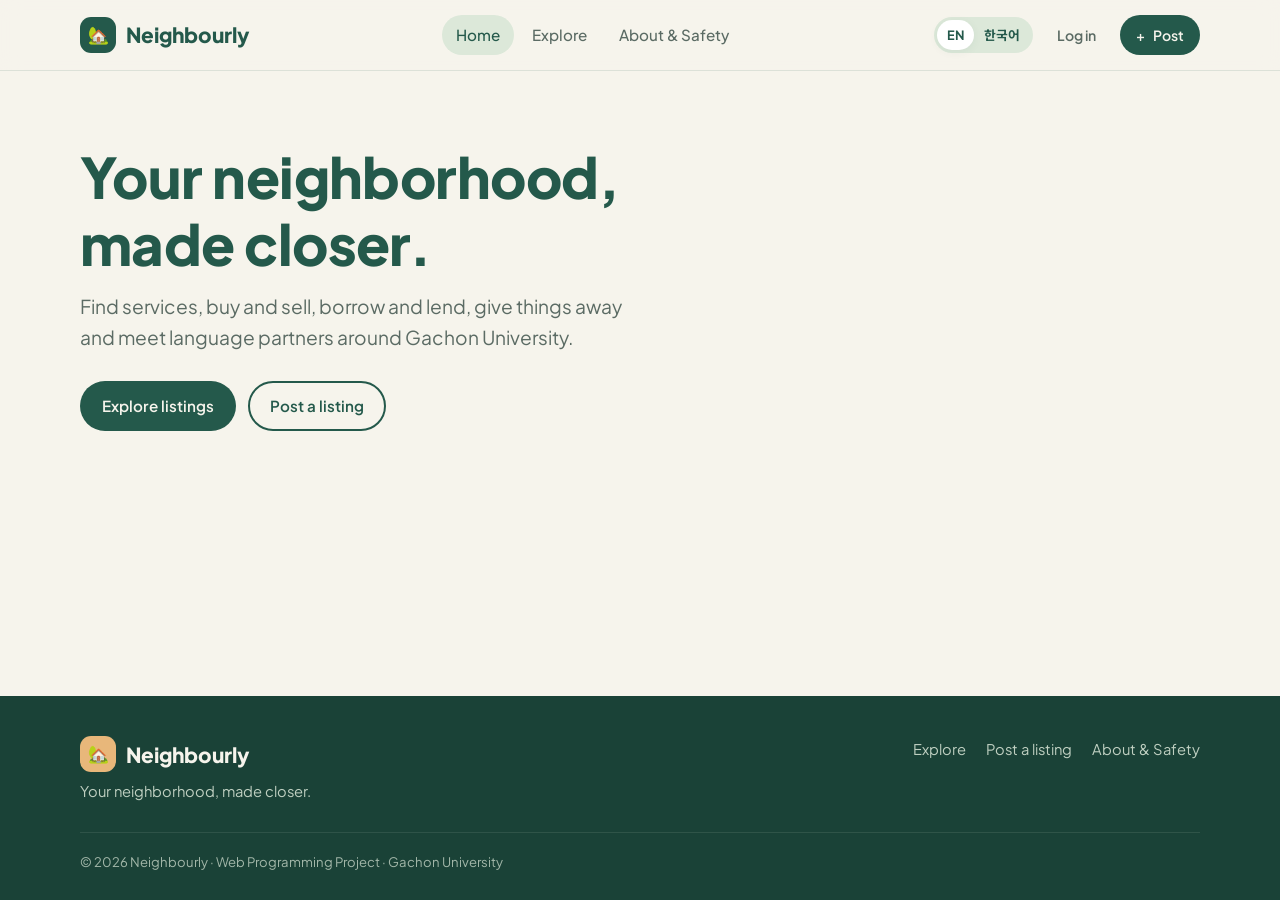
==== client/index.html @ 1eba64c8 "Add stylesheet and home page header, hero and footer" ====
<!DOCTYPE html>
<html lang="en">
<head>
  <meta charset="UTF-8">
  <meta name="viewport" content="width=device-width, initial-scale=1.0">
  <title>Neighbourly · Your neighborhood, made closer</title>

  <!-- Fonts from Google Fonts -->
  <link rel="preconnect" href="https://fonts.googleapis.com">
  <link rel="preconnect" href="https://fonts.gstatic.com" crossorigin>
  <link href="https://fonts.googleapis.com/css2?family=Plus+Jakarta+Sans:wght@400;500;600;700;800&family=Noto+Sans+KR:wght@400;500;700&display=swap" rel="stylesheet">

  <!-- Our shared stylesheet -->
  <link rel="stylesheet" href="css/style.css">
</head>
<body>

  <!-- ===== HEADER (same on every page) ===== -->
  <header class="site-header">
    <nav class="container nav">
      <a href="index.html" class="logo">
        <span class="logo-mark">🏡</span>Neighbourly
      </a>

      <ul class="nav-links" id="navLinks">
        <li><a href="index.html" class="active">Home</a></li>
        <li><a href="explore.html">Explore</a></li>
        <li><a href="about.html">About &amp; Safety</a></li>
      </ul>

      <div class="nav-actions">
        <div class="lang-switch">
          <button class="active">EN</button>
          <button>한국어</button>
        </div>
        <a href="login.html" class="btn btn-ghost btn-sm">Log in</a>
        <a href="post.html" class="btn btn-primary btn-sm">+ <span class="label">Post</span></a>
        <button class="menu-btn" id="menuBtn" aria-label="Open menu">☰</button>
      </div>
    </nav>
  </header>

  <!-- ===== MAIN CONTENT ===== -->
  <main>
    <section class="hero">
      <div class="container">
        <h1>Your neighborhood,<br>made closer.</h1>
        <p class="tagline">
          Find services, buy and sell, borrow and lend, give things away
          and meet language partners around Gachon University.
        </p>
        <div class="actions">
          <a href="explore.html" class="btn btn-primary">Explore listings</a>
          <a href="post.html" class="btn btn-outline">Post a listing</a>
        </div>
      </div>
    </section>
  </main>

  <!-- ===== FOOTER (same on every page) ===== -->
  <footer class="site-footer">
    <div class="container">
      <div class="footer-grid">
        <div>
          <a href="index.html" class="logo"><span class="logo-mark">🏡</span>Neighbourly</a>
          <p class="footer-tagline">Your neighborhood, made closer.</p>
        </div>
        <ul class="footer-links">
          <li><a href="explore.html">Explore</a></li>
          <li><a href="post.html">Post a listing</a></li>
          <li><a href="about.html">About &amp; Safety</a></li>
        </ul>
      </div>
      <p class="footer-bottom">© 2026 Neighbourly · Web Programming Project · Gachon University</p>
    </div>
  </footer>

</body>
</html>
---- client/css/style.css ----
/* =========================================================
   NEIGHBOURLY - MAIN STYLESHEET
   Every page uses this one file, so the whole site looks consistent.
   ========================================================= */

/* ---------- 1. Design tokens (our colours, sizes, shadows) ----------
   We save each value once as a "variable" and reuse it everywhere.
   To change a colour on the whole site, change it only here. */
:root {
  --forest: #24594B;       /* main brand green: buttons, headings */
  --forest-dark: #1A4237;  /* darker green: hover states, footer */
  --sage: #6D967A;         /* soft green: small labels */
  --pale: #DCE8D9;         /* very light green: backgrounds, chips */
  --cream: #F6F4EC;        /* page background */
  --beige: #E8B77A;        /* warm accent: highlights */
  --ink: #1F2A26;          /* main text colour */
  --muted: #5B6B64;        /* secondary text colour */
  --white: #FFFFFF;
  --border: rgba(36, 89, 75, 0.12);

  --radius: 18px;          /* rounded corners for cards */
  --radius-sm: 12px;       /* rounded corners for inputs, small items */
  --shadow: 0 8px 28px rgba(36, 89, 75, 0.10);
  --shadow-sm: 0 2px 10px rgba(36, 89, 75, 0.06);
}

/* ---------- 2. Base styles ---------- */
* { box-sizing: border-box; margin: 0; padding: 0; }

body {
  font-family: "Plus Jakarta Sans", "Noto Sans KR", system-ui, sans-serif;
  background: var(--cream);
  color: var(--ink);
  line-height: 1.6;
  min-height: 100vh;
  display: flex;
  flex-direction: column;     /* keeps the footer at the bottom */
}
main { flex: 1; }

a { color: inherit; text-decoration: none; }
img { max-width: 100%; display: block; }
button, input, select, textarea { font: inherit; }

h1, h2, h3 { color: var(--forest); line-height: 1.2; letter-spacing: -0.01em; }

/* ---------- 3. Layout helpers ---------- */
.container { max-width: 1160px; margin: 0 auto; padding: 0 20px; }
.section { padding: 64px 0; }

/* ---------- 4. Buttons ---------- */
.btn {
  display: inline-flex; align-items: center; justify-content: center; gap: 8px;
  padding: 11px 20px; border-radius: 999px; border: 2px solid transparent;
  font-weight: 600; font-size: 0.95rem; cursor: pointer;
  transition: background 0.2s, color 0.2s, transform 0.1s;
}
.btn:active { transform: scale(0.97); }

.btn-primary { background: var(--forest); color: var(--cream); }
.btn-primary:hover { background: var(--forest-dark); }

.btn-outline { background: transparent; color: var(--forest); border-color: var(--forest); }
.btn-outline:hover { background: var(--pale); }

.btn-ghost { background: transparent; color: var(--muted); }
.btn-ghost:hover { background: var(--pale); color: var(--forest); }

.btn-sm { padding: 7px 14px; font-size: 0.88rem; }

/* ---------- 5. Header and navigation ---------- */
.site-header {
  position: sticky; top: 0; z-index: 100;          /* stays at the top while scrolling */
  background: rgba(246, 244, 236, 0.92);
  backdrop-filter: blur(10px);
  border-bottom: 1px solid var(--border);
}
.nav { display: flex; align-items: center; justify-content: space-between; height: 70px; gap: 16px; }

.logo { display: flex; align-items: center; gap: 10px; font-weight: 800; font-size: 1.3rem; color: var(--forest); }
.logo-mark {
  width: 36px; height: 36px; border-radius: 11px; background: var(--forest);
  display: grid; place-items: center; font-size: 1.05rem;
}

.nav-links { display: flex; align-items: center; gap: 4px; list-style: none; }
.nav-links a {
  display: block; padding: 8px 14px; border-radius: 999px;
  font-weight: 500; font-size: 0.95rem; color: var(--muted);
  transition: background 0.2s, color 0.2s;
}
.nav-links a:hover, .nav-links a.active { background: var(--pale); color: var(--forest); }

.nav-actions { display: flex; align-items: center; gap: 8px; }

/* EN / 한국어 switch */
.lang-switch { display: flex; background: var(--pale); border-radius: 999px; padding: 3px; }
.lang-switch button {
  border: 0; background: transparent; cursor: pointer;
  padding: 5px 10px; border-radius: 999px; font-size: 0.8rem; font-weight: 700; color: var(--forest);
  white-space: nowrap;   /* never break "한국어" onto several lines */
}
.lang-switch button.active { background: var(--white); box-shadow: var(--shadow-sm); }

/* Hamburger button (only visible on small screens) */
.menu-btn {
  display: none; width: 42px; height: 42px; border: 0; border-radius: 10px;
  background: transparent; color: var(--forest); font-size: 1.4rem; cursor: pointer;
}
.menu-btn:hover { background: var(--pale); }

/* ---------- 6. Hero (top section of the home page) ---------- */
.hero { padding: 72px 0 56px; }
.hero h1 { font-size: clamp(2.3rem, 5vw, 3.5rem); font-weight: 800; }
.hero .tagline { font-size: 1.2rem; color: var(--muted); margin-top: 14px; max-width: 560px; }
.hero .actions { display: flex; gap: 12px; flex-wrap: wrap; margin-top: 28px; }

/* ---------- 7. Footer ---------- */
.site-footer { background: var(--forest-dark); color: var(--pale); padding: 40px 0 28px; margin-top: 40px; }
.footer-grid { display: flex; justify-content: space-between; gap: 32px; flex-wrap: wrap; }
.site-footer .logo { color: var(--cream); }
.site-footer .logo-mark { background: var(--beige); }
.footer-tagline { margin-top: 8px; font-size: 0.92rem; opacity: 0.85; }
.footer-links { display: flex; gap: 20px; flex-wrap: wrap; list-style: none; }
.footer-links a { font-size: 0.92rem; opacity: 0.85; }
.footer-links a:hover { opacity: 1; text-decoration: underline; }
.footer-bottom {
  margin-top: 28px; padding-top: 18px; border-top: 1px solid rgba(220, 232, 217, 0.15);
  font-size: 0.82rem; opacity: 0.7;
}

/* ---------- 8. Responsive: tablets and phones ---------- */
@media (max-width: 860px) {
  .menu-btn { display: block; }
  .nav-links {
    display: none;                              /* hidden until the hamburger is clicked */
    position: absolute; top: 70px; left: 0; right: 0;
    flex-direction: column; align-items: stretch;
    background: var(--cream); padding: 10px 16px 18px;
    border-bottom: 1px solid var(--border);
  }
  .nav-links.open { display: flex; }
  .nav-actions .btn-ghost { display: none; }   /* hide "Log in" to save space */
}

@media (max-width: 560px) {
  .container { padding: 0 16px; }
  .section { padding: 48px 0; }
  .hero { padding: 44px 0 36px; }
  .nav-actions .btn-primary .label { display: none; }  /* "+ Post" becomes just "+" */
  .nav-actions { gap: 4px; }
  .logo { font-size: 1.15rem; gap: 8px; }
  .logo-mark { width: 32px; height: 32px; }
  .lang-switch button { padding: 5px 8px; }
}

@media (max-width: 380px) {
  .site-header .logo-mark { display: none; }   /* very small phones: hide the house icon in the header */
}
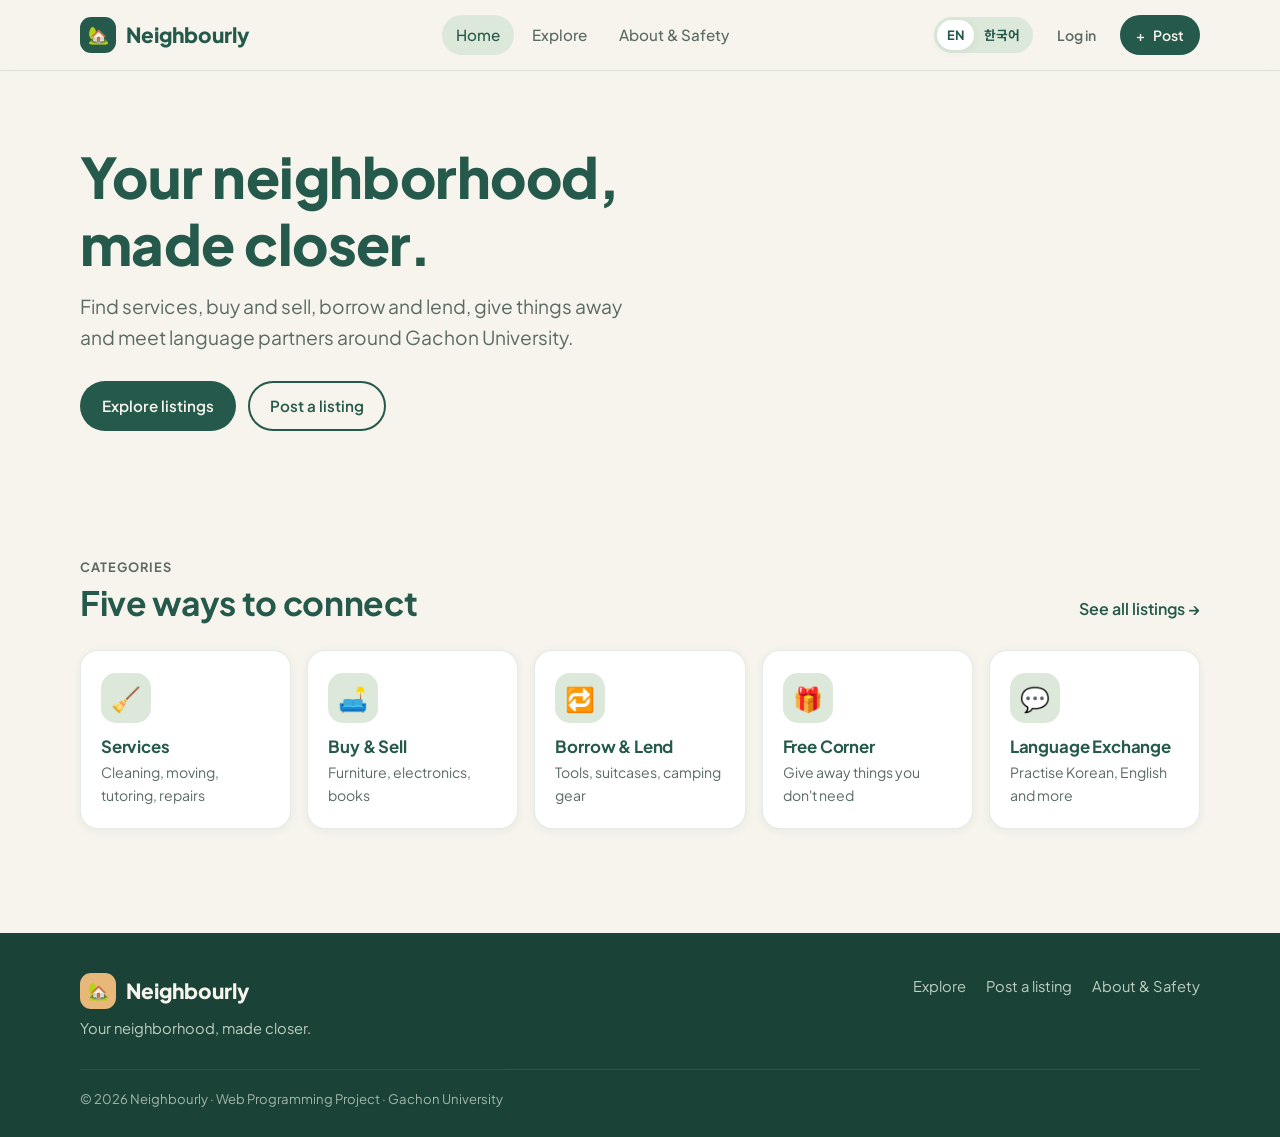
==== commit 2d9f18f5: "Add categories section to home page" ====
--- a/client/index.html
+++ b/client/index.html
@@ -55,6 +55,47 @@
         </div>
       </div>
     </section>
+   
+    <!-- ===== CATEGORIES ===== -->
+    <section class="section">
+      <div class="container">
+        <div class="section-head">
+          <div>
+            <p class="eyebrow">Categories</p>
+            <h2>Five ways to connect</h2>
+          </div>
+          <a href="explore.html" class="link-arrow">See all listings →</a>
+        </div>
+
+        <div class="category-grid">
+          <a href="explore.html?category=services" class="category-card">
+            <div class="category-icon">🧹</div>
+            <h3>Services</h3>
+            <p>Cleaning, moving, tutoring, repairs</p>
+          </a>
+          <a href="explore.html?category=buy-sell" class="category-card">
+            <div class="category-icon">🛋️</div>
+            <h3>Buy &amp; Sell</h3>
+            <p>Furniture, electronics, books</p>
+          </a>
+          <a href="explore.html?category=borrow-lend" class="category-card">
+            <div class="category-icon">🔁</div>
+            <h3>Borrow &amp; Lend</h3>
+            <p>Tools, suitcases, camping gear</p>
+          </a>
+          <a href="explore.html?category=free" class="category-card">
+            <div class="category-icon">🎁</div>
+            <h3>Free Corner</h3>
+            <p>Give away things you don't need</p>
+          </a>
+          <a href="explore.html?category=language" class="category-card">
+            <div class="category-icon">💬</div>
+            <h3>Language Exchange</h3>
+            <p>Practise Korean, English and more</p>
+          </a>
+        </div>
+      </div>
+    </section> 
   </main>
 
   <!-- ===== FOOTER (same on every page) ===== -->
--- a/client/css/style.css
+++ b/client/css/style.css
@@ -156,4 +156,36 @@
 
 @media (max-width: 380px) {
   .site-header .logo-mark { display: none; }   /* very small phones: hide the house icon in the header */
+}
+
+/* =========================================================
+   9. Section headings and category cards (Home page)
+   ========================================================= */
+.section-head { display: flex; justify-content: space-between; align-items: flex-end; gap: 16px; margin-bottom: 28px; flex-wrap: wrap; }
+.eyebrow { font-size: 0.8rem; font-weight: 700; letter-spacing: 0.08em; text-transform: uppercase; color: var(--sage); }
+.section-head h2 { font-size: clamp(1.6rem, 3vw, 2.1rem); margin-top: 4px; }
+.section-head p { color: var(--muted); margin-top: 6px; }
+.link-arrow { font-weight: 600; color: var(--forest); }
+.link-arrow:hover { text-decoration: underline; }
+
+.category-grid { display: grid; grid-template-columns: repeat(5, 1fr); gap: 16px; }
+.category-card {
+  background: var(--white); border: 1px solid var(--border); border-radius: var(--radius);
+  padding: 22px 20px; box-shadow: var(--shadow-sm);
+  transition: transform 0.2s, box-shadow 0.2s;
+}
+.category-card:hover { transform: translateY(-4px); box-shadow: var(--shadow); }
+.category-icon {
+  width: 50px; height: 50px; border-radius: 15px; background: var(--pale);
+  display: grid; place-items: center; font-size: 1.5rem; margin-bottom: 14px;
+}
+.category-card h3 { font-size: 1.05rem; }
+.category-card p { font-size: 0.88rem; color: var(--muted); margin-top: 4px; }
+
+@media (max-width: 980px) {
+  .category-grid { grid-template-columns: repeat(3, 1fr); }
+}
+@media (max-width: 560px) {
+  .category-grid { grid-template-columns: repeat(2, 1fr); gap: 12px; }
+  .category-card { padding: 18px 16px; }
 }
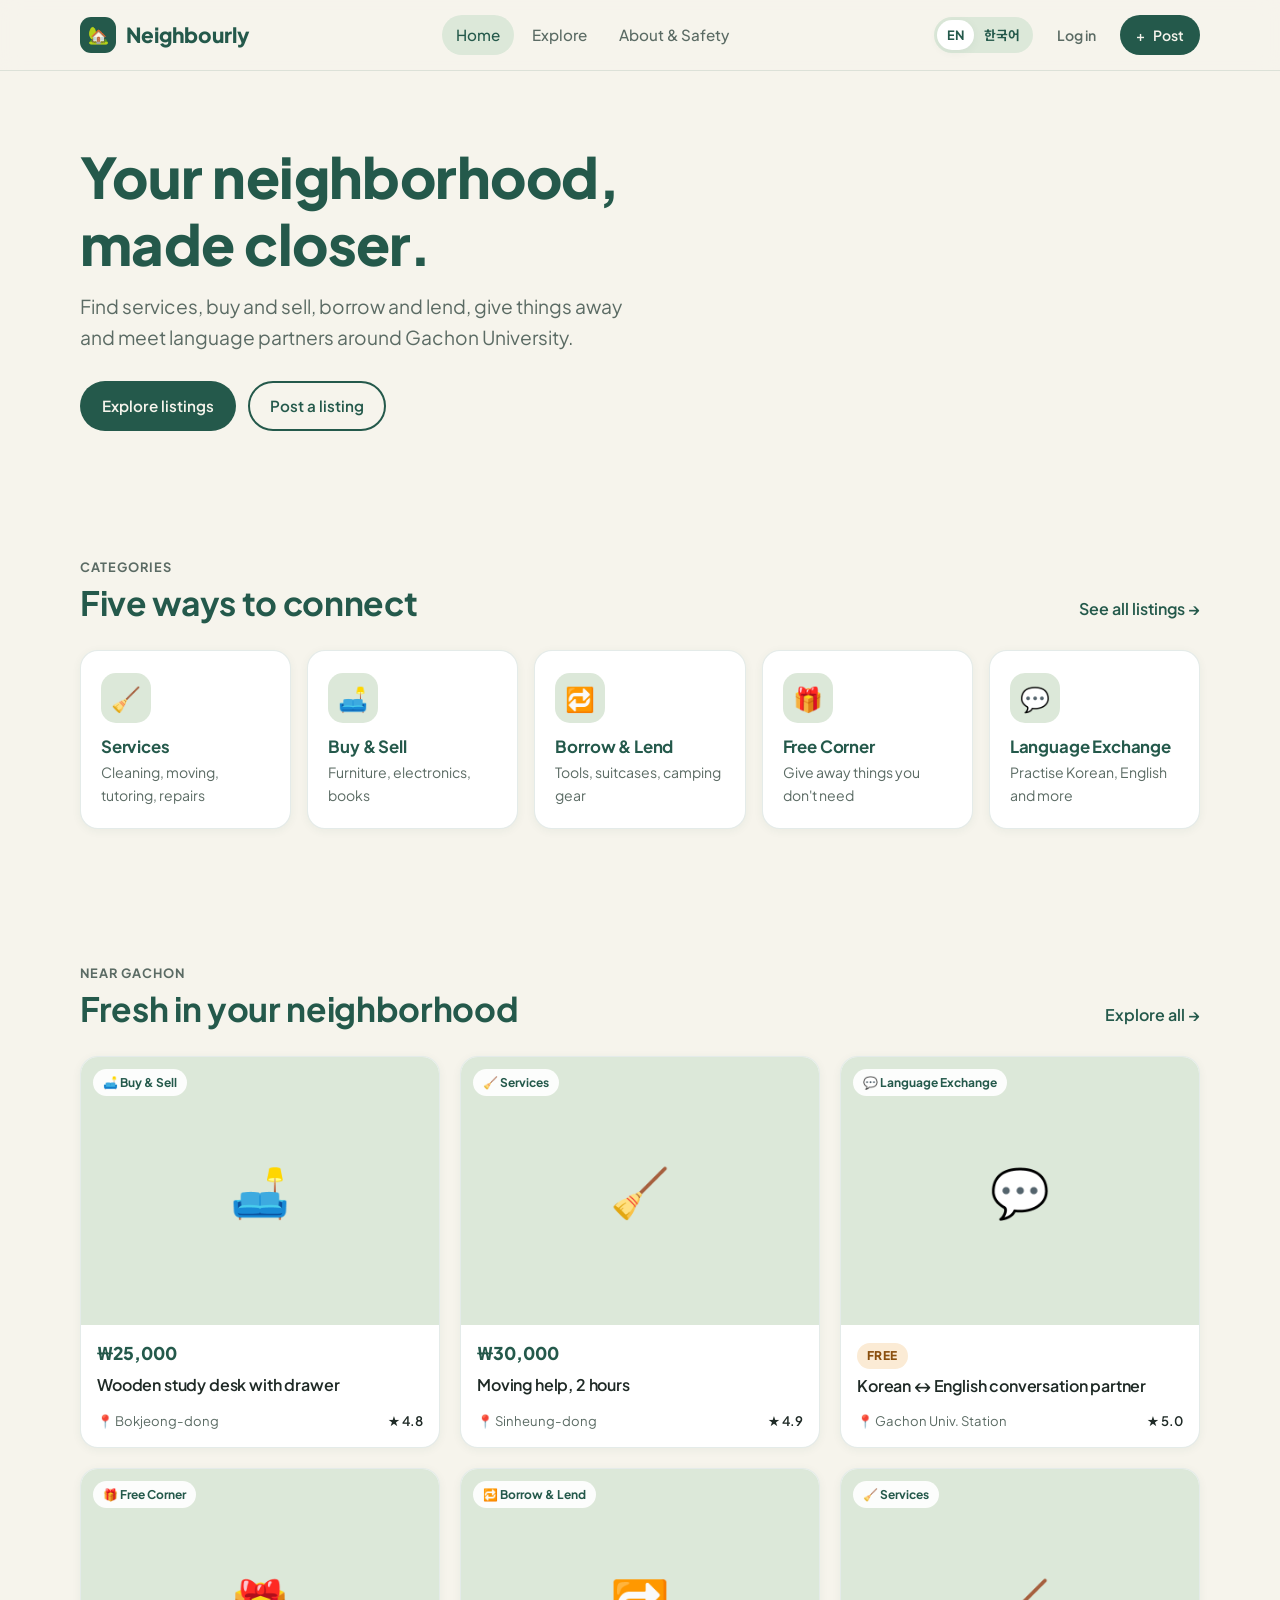
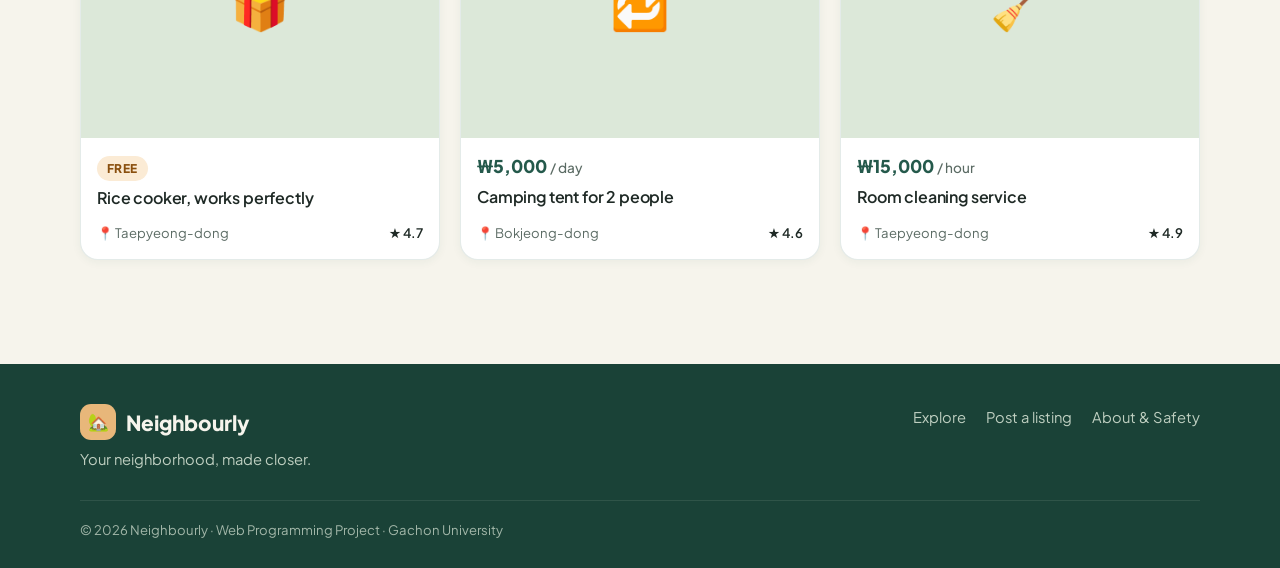
==== commit 913cf094: "Add sample listings and featured listing cards to home page" ====
--- a/client/index.html
+++ b/client/index.html
@@ -96,6 +96,21 @@
         </div>
       </div>
     </section> 
+        <!-- ===== FEATURED LISTINGS ===== -->
+    <section class="section">
+      <div class="container">
+        <div class="section-head">
+          <div>
+            <p class="eyebrow">Near Gachon</p>
+            <h2>Fresh in your neighborhood</h2>
+          </div>
+          <a href="explore.html" class="link-arrow">Explore all →</a>
+        </div>
+
+        <!-- JavaScript (home.js) fills this box with listing cards -->
+        <div class="listing-grid" id="featuredGrid"></div>
+      </div>
+    </section>
   </main>
 
   <!-- ===== FOOTER (same on every page) ===== -->
@@ -115,6 +130,9 @@
       <p class="footer-bottom">© 2026 Neighbourly · Web Programming Project · Gachon University</p>
     </div>
   </footer>
+  <script src="js/data.js"></script>
+    <script src="js/ui.js"></script>
+  <script src="js/home.js"></script>
 
 </body>
 </html>
--- a/client/css/style.css
+++ b/client/css/style.css
@@ -188,4 +188,48 @@
 @media (max-width: 560px) {
   .category-grid { grid-template-columns: repeat(2, 1fr); gap: 12px; }
   .category-card { padding: 18px 16px; }
-}+}
+
+/* =========================================================
+   10. Listing cards (used on Home, Explore and Profile pages)
+   ========================================================= */
+.listing-grid { display: grid; grid-template-columns: repeat(auto-fill, minmax(280px, 1fr)); gap: 20px; }
+
+.listing-card {
+  background: var(--white); border: 1px solid var(--border); border-radius: var(--radius);
+  overflow: hidden; box-shadow: var(--shadow-sm);
+  display: flex; flex-direction: column;
+  transition: transform 0.2s, box-shadow 0.2s;
+}
+.listing-card:hover { transform: translateY(-4px); box-shadow: var(--shadow); }
+
+/* Photo area: always the same shape (4:3) so the grid looks tidy */
+.listing-photo { position: relative; aspect-ratio: 4 / 3; background: var(--pale); overflow: hidden; }
+.listing-photo img { width: 100%; height: 100%; object-fit: cover; }
+.photo-fallback { width: 100%; height: 100%; display: grid; place-items: center; font-size: 3rem; }
+
+/* Little label on top of the photo */
+.category-pill {
+  position: absolute; top: 12px; left: 12px;
+  background: rgba(255, 255, 255, 0.92); color: var(--forest);
+  font-size: 0.75rem; font-weight: 700; padding: 4px 10px; border-radius: 999px;
+}
+
+.listing-body { padding: 14px 16px 16px; display: flex; flex-direction: column; gap: 6px; flex: 1; }
+.listing-price { font-weight: 800; font-size: 1.1rem; color: var(--forest); }
+.listing-price .unit { font-weight: 500; font-size: 0.85rem; color: var(--muted); }
+.listing-title { font-size: 1rem; color: var(--ink); font-weight: 600; line-height: 1.35; }
+.listing-meta {
+  display: flex; justify-content: space-between; align-items: center; gap: 8px;
+  margin-top: auto; padding-top: 8px; font-size: 0.82rem; color: var(--muted);
+}
+.listing-meta .rating { color: var(--ink); font-weight: 600; white-space: nowrap; }
+
+/* Paid vs free badges: free is warm beige so it stands out */
+.badge {
+  display: inline-block; font-size: 0.75rem; font-weight: 800; letter-spacing: 0.04em;
+  padding: 3px 10px; border-radius: 999px;
+}
+.badge-free { background: #FBEBD5; color: #8A4F0E; }
+
+.empty-state { text-align: center; color: var(--muted); padding: 40px 0; grid-column: 1 / -1; }
